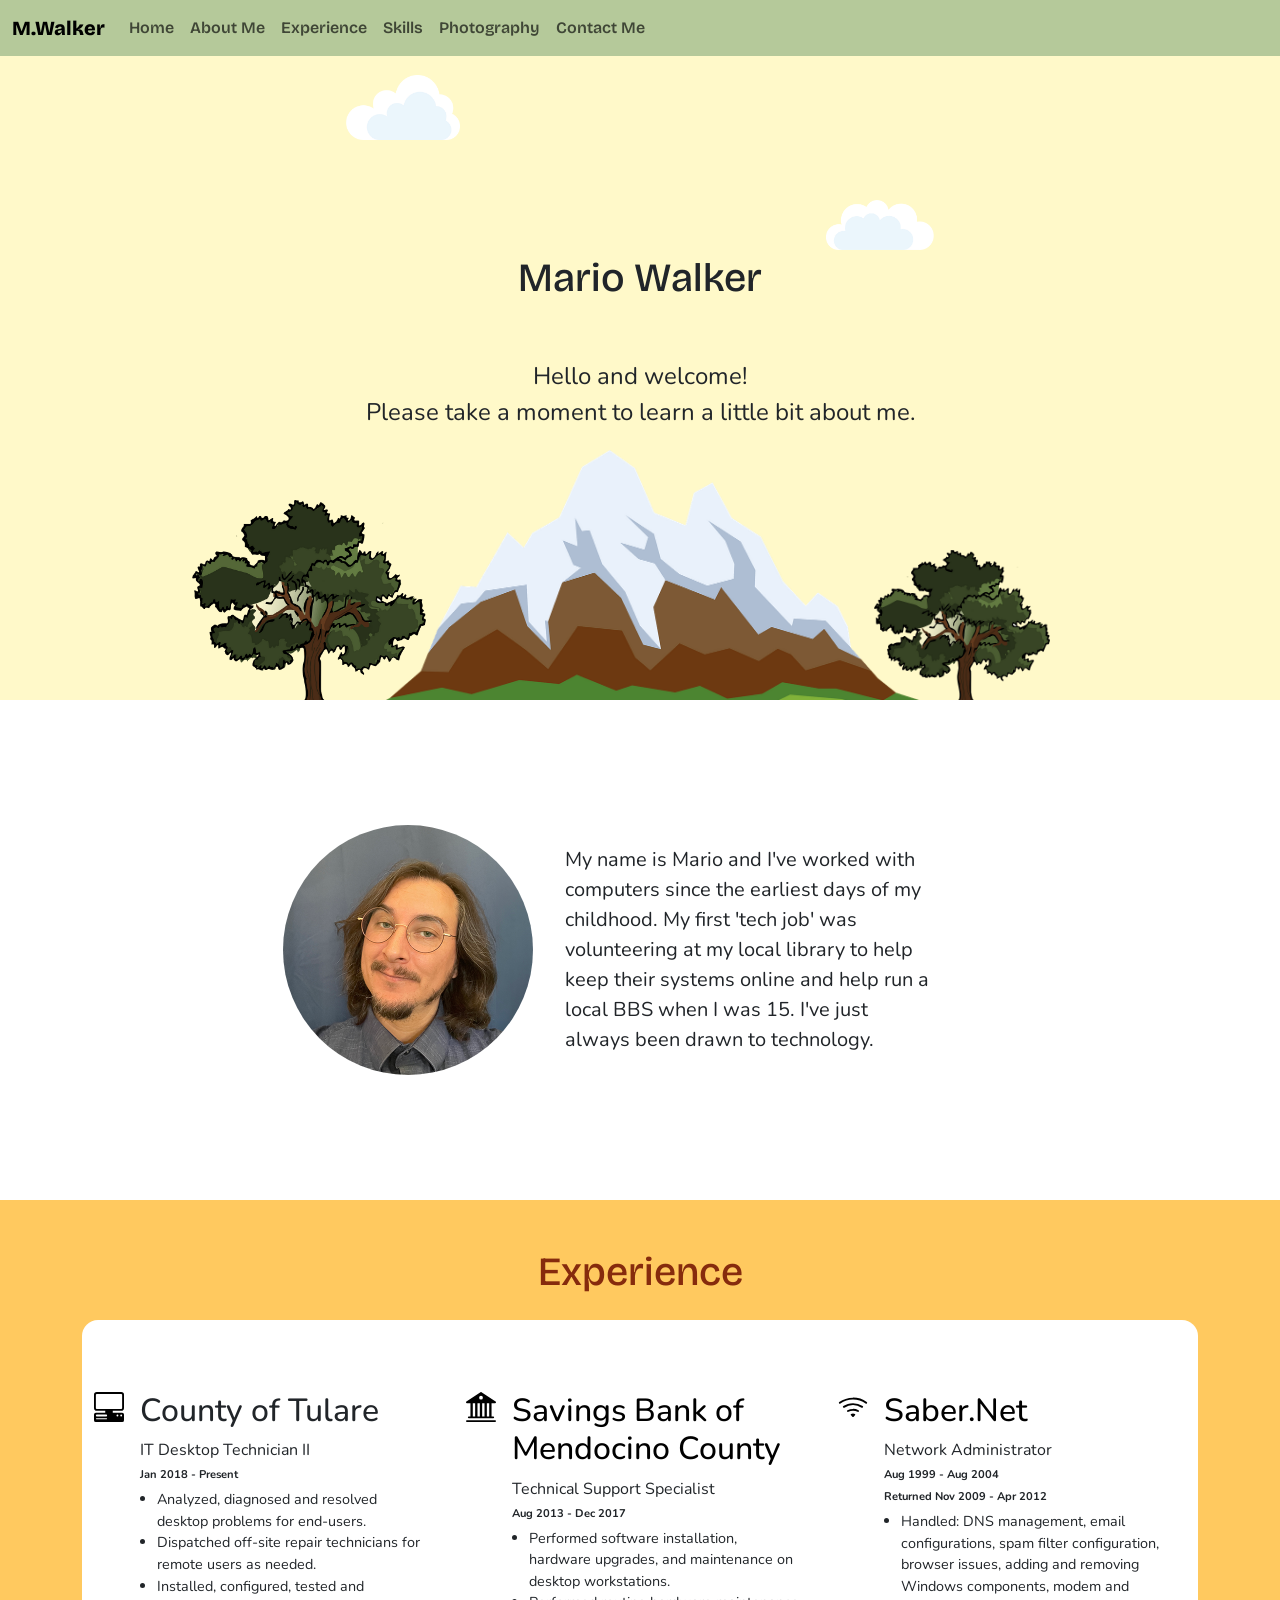
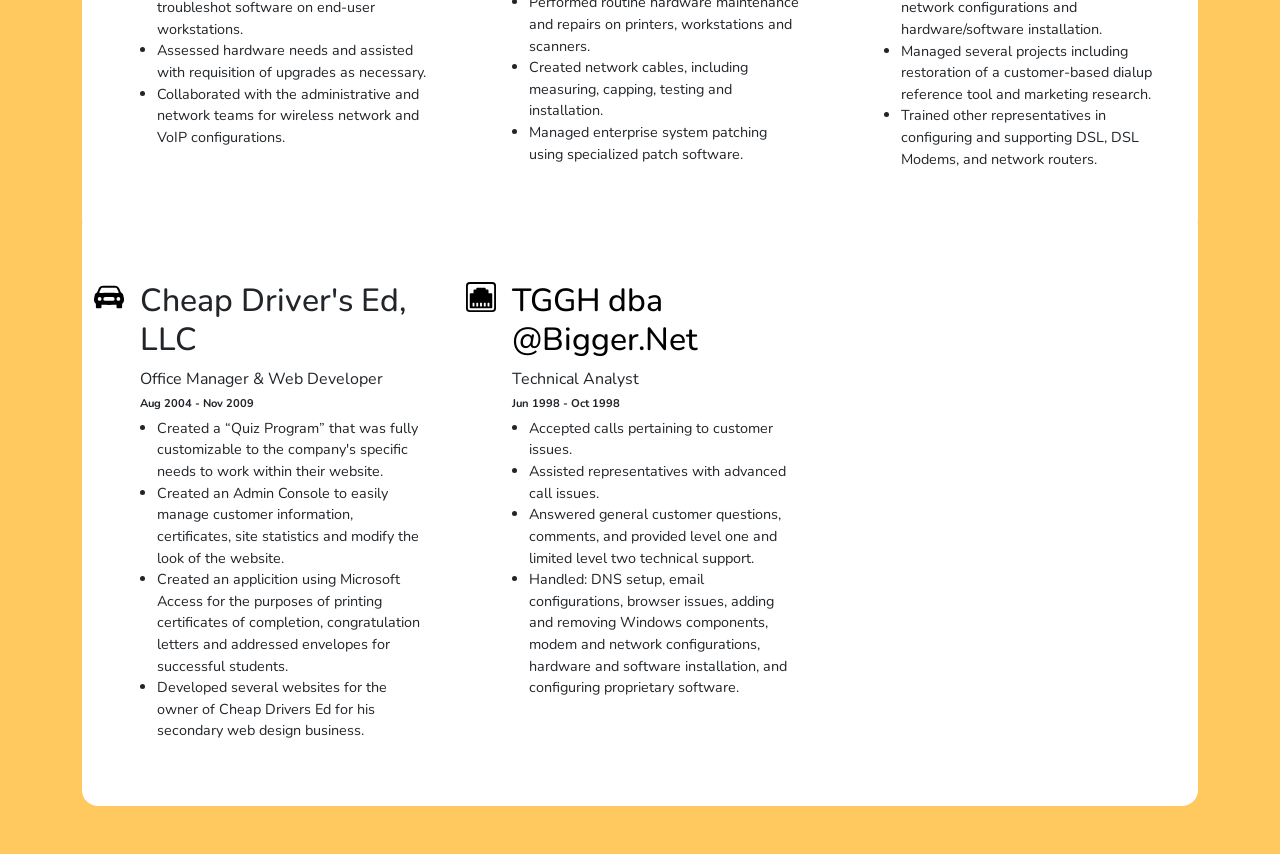
==== index.html @ 14b3f2cf "Add files via upload" ====
<!DOCTYPE html>
<html lang="en">
  <head>
    <meta charset="UTF-8" />
    <meta name="viewport" content="width=device-width, initial-scale=1.0" />
    <title>Mario Walker</title>
    <link rel="preconnect" href="https://fonts.googleapis.com" />
    <link rel="preconnect" href="https://fonts.gstatic.com" crossorigin />
    <link
      href="https://fonts.googleapis.com/css2?family=Bricolage+Grotesque:opsz,wght@10..48,300;10..48,400;10..48,500;10..48,600;10..48,700&family=Nunito:ital,wght@0,400;0,500;0,600;0,700;0,800;1,400;1,500;1,600;1,700;1,800&display=swap"
      rel="stylesheet"
    />
    <link
      href="https://cdn.jsdelivr.net/npm/bootstrap@5.3.1/dist/css/bootstrap.min.css"
      rel="stylesheet"
      integrity="sha384-4bw+/aepP/YC94hEpVNVgiZdgIC5+VKNBQNGCHeKRQN+PtmoHDEXuppvnDJzQIu9"
      crossorigin="anonymous"
    />
    <link rel="stylesheet" href="./style/style.css" />
  </head>
  <body>
    <nav class="navbar navbar-expand-md fixed-top">
      <div class="container-fluid">
        <a class="navbar-brand" href="#">M.Walker</a>
        <button
          class="navbar-toggler"
          type="button"
          data-bs-toggle="collapse"
          data-bs-target="#navbarNavAltMarkup"
          aria-controls="navbarNavAltMarkup"
          aria-expanded="false"
          aria-label="Toggle navigation"
        >
          <span class="navbar-toggler-icon"></span>
        </button>
        <div class="collapse navbar-collapse" id="navbarNavAltMarkup">
          <div class="navbar-nav">
            <a class="nav-link" href="#home">Home</a>
            <a class="nav-link" href="#aboutme">About Me</a>
            <a class="nav-link" href="#experience">Experience</a>
            <a class="nav-link" href="#">Skills</a>
            <a href="https://www.naturewalkerphotography.com" class="nav-link" target="_blank" rel="noreferrer noopener">Photography</a>
            <a class="nav-link" href="#">Contact Me</a>
          </div>
        </div>
      </div>
    </nav>

    <section ID="home">
      <img
        src="./images/oak-tree-clipart-md.png"
        alt="A basic tree"
        class="tree-image tree-image-left"
      />
      <img
        src="./images/oak-tree-clipart-md.png"
        alt="A basic tree"
        class="tree-image tree-image-right"
      />
      <img
        src="./images/snow-covered-tops-clipart-lg.png"
        alt="a large mountain"
        class="mountain-image ms-auto me-auto"
      />
      <img
        src="./images/clouds-sky-clipart-md-left.png"
        alt=""
        class="cloud-image cloud-image-left"
      />
      <img
        src="./images/clouds-sky-clipart-md-right.png"
        alt=""
        class="cloud-image cloud-image-right"
      />
      <div class="container d-flex justify-content-center align-items-center">
        <div class="container">
          <h1 class="primary-font pb-5 z-1">Mario Walker</h1>
          <p class="col-lg-8 mx-auto secondary-font fs-4">
            Hello and welcome!<br />Please take a moment to learn a little bit
            about me.
          </p>
        </div>
      </div>
    </section>

    <section ID="aboutme">
      <div class="container d-flex justify-content-center align-content-center">
        <div class="row">
          <div
            class="col-lg-5 col-md-12 d-flex justify-content-lg-end justify-content-md-center justify-content-sm-center align-items-lg-center align-items-md-end"
          >
            <img
              src="./images/mario.selfie.jpg"
              alt="A picture of me"
              height="250px"
              class="rounded-circle pfp"
            />
          </div>
          <div
            class="col-lg-7 col-md-12 d-flex justify-content-lg-start justify-content-md-center justify-content-sm-center align-items-lg-center align-items-md-start py-2 secondary-font fs-5"
          >
            <p class="px-2 m-0 text-lg-start text-md-center aboutme-text">
              My name is Mario and I've worked with computers since the earliest days of my childhood. My first 'tech job' was volunteering at my local library to help keep their systems online and help run a local BBS when I was 15. I've just always been drawn to technology.
            </p>
          </div>
        </div>
      </div>
    </section>

    <section ID="experience">
      <div class="container px-4 py-5" id="hanging-icons">
        <h1 class="mb-5 primary-font deep-red text-center">Experience</h1>
        <div class="row g-4 py-5 row-cols-1 row-cols-lg-3 work-history rounded-4">
          <div class="col d-flex align-items-start">
            <div class="icon-square text-body-emphasis d-inline-flex align-items-center justify-content-center fs-4 flex-shrink-0 me-3">
              <svg
                xmlns="http://www.w3.org/2000/svg"
                width="30"
                height="30"
                fill="currentColor"
                class="bi bi-pc-display-horizontal"
                viewBox="0 0 16 16"
              >
                <path
                  d="M1.5 0A1.5 1.5 0 0 0 0 1.5v7A1.5 1.5 0 0 0 1.5 10H6v1H1a1 1 0 0 0-1 1v3a1 1 0 0 0 1 1h14a1 1 0 0 0 1-1v-3a1 1 0 0 0-1-1h-5v-1h4.5A1.5 1.5 0 0 0 16 8.5v-7A1.5 1.5 0 0 0 14.5 0h-13Zm0 1h13a.5.5 0 0 1 .5.5v7a.5.5 0 0 1-.5.5h-13a.5.5 0 0 1-.5-.5v-7a.5.5 0 0 1 .5-.5ZM12 12.5a.5.5 0 1 1 1 0 .5.5 0 0 1-1 0Zm2 0a.5.5 0 1 1 1 0 .5.5 0 0 1-1 0ZM1.5 12h5a.5.5 0 0 1 0 1h-5a.5.5 0 0 1 0-1ZM1 14.25a.25.25 0 0 1 .25-.25h5.5a.25.25 0 1 1 0 .5h-5.5a.25.25 0 0 1-.25-.25Z"
                />
              </svg>
            </div>
            <div>
              <h3 class="fs-2">County of Tulare</h3>
              <p class="worktitle">IT Desktop Technician II</p>
              <p class="workdates">Jan 2018 - Present</p>
             <ul class="workdetails">
              <li>Analyzed, diagnosed and resolved desktop problems for end-users.</li>
              <li>Dispatched off-site repair technicians for remote users as needed.</li>
              <li>Installed, configured, tested and troubleshot software on end-user workstations.</li>
              <li>Assessed hardware needs and assisted with requisition of upgrades as necessary.</li>
              <li>Collaborated with the administrative and network teams for wireless network and VoIP configurations.</li>
            </ul>
            </div>
          </div>
          <div class="col d-flex align-items-start">
            <div
              class="icon-square text-body-emphasis d-inline-flex align-items-center justify-content-center fs-4 flex-shrink-0 me-3"
            >
            <svg xmlns="http://www.w3.org/2000/svg" width="30" height="30" fill="currentColor" class="bi bi-bank2" viewBox="0 0 16 16">
              <path d="M8.277.084a.5.5 0 0 0-.554 0l-7.5 5A.5.5 0 0 0 .5 6h1.875v7H1.5a.5.5 0 0 0 0 1h13a.5.5 0 1 0 0-1h-.875V6H15.5a.5.5 0 0 0 .277-.916l-7.5-5zM12.375 6v7h-1.25V6h1.25zm-2.5 0v7h-1.25V6h1.25zm-2.5 0v7h-1.25V6h1.25zm-2.5 0v7h-1.25V6h1.25zM8 4a1 1 0 1 1 0-2 1 1 0 0 1 0 2zM.5 15a.5.5 0 0 0 0 1h15a.5.5 0 1 0 0-1H.5z"/>
            </svg>
                <use xlink:href="#cpu-fill"></use>
              </svg>
            </div>
            <div>
              <h3 class="fs-2 text-body-emphasis">Savings Bank of Mendocino County</h3>
              <p class="worktitle">Technical Support Specialist</p>
              <p class="workdates">Aug 2013 - Dec 2017</p>
              <ul class="workdetails">
                <li>Performed software installation, hardware upgrades, and maintenance on desktop workstations.</li>
                <li>Performed routine hardware maintenance and repairs on printers, workstations and scanners.</li>
                <li>Created network cables, including measuring, capping, testing and installation.</li>
                <li>Managed enterprise system patching using specialized patch software.</li>
              </ul>
            </div>
          </div>
          <div class="col d-flex align-items-start">
            <div
              class="icon-square text-body-emphasis d-inline-flex align-items-center justify-content-center fs-4 flex-shrink-0 me-3"
            >
            <svg xmlns="http://www.w3.org/2000/svg" width="30" height="30" fill="currentColor" class="bi bi-wifi" viewBox="0 0 16 16">
              <path d="M15.384 6.115a.485.485 0 0 0-.047-.736A12.444 12.444 0 0 0 8 3C5.259 3 2.723 3.882.663 5.379a.485.485 0 0 0-.048.736.518.518 0 0 0 .668.05A11.448 11.448 0 0 1 8 4c2.507 0 4.827.802 6.716 2.164.205.148.49.13.668-.049z"/>
              <path d="M13.229 8.271a.482.482 0 0 0-.063-.745A9.455 9.455 0 0 0 8 6c-1.905 0-3.68.56-5.166 1.526a.48.48 0 0 0-.063.745.525.525 0 0 0 .652.065A8.46 8.46 0 0 1 8 7a8.46 8.46 0 0 1 4.576 1.336c.206.132.48.108.653-.065zm-2.183 2.183c.226-.226.185-.605-.1-.75A6.473 6.473 0 0 0 8 9c-1.06 0-2.062.254-2.946.704-.285.145-.326.524-.1.75l.015.015c.16.16.407.19.611.09A5.478 5.478 0 0 1 8 10c.868 0 1.69.201 2.42.56.203.1.45.07.61-.091l.016-.015zM9.06 12.44c.196-.196.198-.52-.04-.66A1.99 1.99 0 0 0 8 11.5a1.99 1.99 0 0 0-1.02.28c-.238.14-.236.464-.04.66l.706.706a.5.5 0 0 0 .707 0l.707-.707z"/>
            </svg>
            </div>
            <div>
              <h3 class="fs-2 text-body-emphasis">Saber.Net</h3>
              <p class="worktitle">Network Administrator</p>
              <p class="workdates">Aug 1999 - Aug 2004</p>
              <p class="workdates">Returned Nov 2009 - Apr 2012</p>
              <ul class="workdetails">
                <li>Handled: DNS management, email configurations, spam filter configuration, browser issues, adding and removing Windows components, modem and network configurations and hardware/software installation.</li>
                <li>Managed several projects including restoration of a customer-based dialup reference tool and marketing research.</li>
                <li>Trained other representatives in configuring and supporting DSL, DSL Modems, and network routers.</li>
              </ul>
            </div>
          </div>
        </div>

        <div class="row g-4 py-5 row-cols-1 row-cols-lg-3 work-history rounded-4">
          <div class="col d-flex align-items-start">
            <div class="icon-square text-body-emphasis d-inline-flex align-items-center justify-content-center fs-4 flex-shrink-0 me-3">
              <svg xmlns="http://www.w3.org/2000/svg" width="30" height="30" fill="currentColor" class="bi bi-car-front-fill" viewBox="0 0 16 16">
                <path d="M2.52 3.515A2.5 2.5 0 0 1 4.82 2h6.362c1 0 1.904.596 2.298 1.515l.792 1.848c.075.175.21.319.38.404.5.25.855.715.965 1.262l.335 1.679c.033.161.049.325.049.49v.413c0 .814-.39 1.543-1 1.997V13.5a.5.5 0 0 1-.5.5h-2a.5.5 0 0 1-.5-.5v-1.338c-1.292.048-2.745.088-4 .088s-2.708-.04-4-.088V13.5a.5.5 0 0 1-.5.5h-2a.5.5 0 0 1-.5-.5v-1.892c-.61-.454-1-1.183-1-1.997v-.413a2.5 2.5 0 0 1 .049-.49l.335-1.68c.11-.546.465-1.012.964-1.261a.807.807 0 0 0 .381-.404l.792-1.848ZM3 10a1 1 0 1 0 0-2 1 1 0 0 0 0 2Zm10 0a1 1 0 1 0 0-2 1 1 0 0 0 0 2ZM6 8a1 1 0 0 0 0 2h4a1 1 0 1 0 0-2H6ZM2.906 5.189a.51.51 0 0 0 .497.731c.91-.073 3.35-.17 4.597-.17 1.247 0 3.688.097 4.597.17a.51.51 0 0 0 .497-.731l-.956-1.913A.5.5 0 0 0 11.691 3H4.309a.5.5 0 0 0-.447.276L2.906 5.19Z"/>
              </svg>
            </div>
            <div>
              <h3 class="fs-2">Cheap Driver's Ed, LLC</h3>
              <p class="worktitle">Office Manager & Web Developer</p>
              <p class="workdates">Aug 2004 - Nov 2009</p>
             <ul class="workdetails">
              <li>Created a “Quiz Program” that was fully customizable to the company's specific needs to work within their website.</li>
              <li>Created an Admin Console to easily manage customer information, certificates, site statistics and modify the look of the website.</li>
              <li>Created an applicition using Microsoft Access for the purposes of printing certificates of completion, congratulation letters and addressed envelopes for successful students.</li>
              <li>Developed several websites for the owner of Cheap Drivers Ed for his secondary web design business.</li>
            </ul>
            </div>
          </div>
          <div class="col d-flex align-items-start">
            <div
              class="icon-square text-body-emphasis d-inline-flex align-items-center justify-content-center fs-4 flex-shrink-0 me-3"
            >
            <svg xmlns="http://www.w3.org/2000/svg" width="30" height="30" fill="currentColor" class="bi bi-ethernet" viewBox="0 0 16 16">
              <path d="M14 13.5v-7a.5.5 0 0 0-.5-.5H12V4.5a.5.5 0 0 0-.5-.5h-1v-.5A.5.5 0 0 0 10 3H6a.5.5 0 0 0-.5.5V4h-1a.5.5 0 0 0-.5.5V6H2.5a.5.5 0 0 0-.5.5v7a.5.5 0 0 0 .5.5h11a.5.5 0 0 0 .5-.5ZM3.75 11h.5a.25.25 0 0 1 .25.25v1.5a.25.25 0 0 1-.25.25h-.5a.25.25 0 0 1-.25-.25v-1.5a.25.25 0 0 1 .25-.25Zm2 0h.5a.25.25 0 0 1 .25.25v1.5a.25.25 0 0 1-.25.25h-.5a.25.25 0 0 1-.25-.25v-1.5a.25.25 0 0 1 .25-.25Zm1.75.25a.25.25 0 0 1 .25-.25h.5a.25.25 0 0 1 .25.25v1.5a.25.25 0 0 1-.25.25h-.5a.25.25 0 0 1-.25-.25v-1.5ZM9.75 11h.5a.25.25 0 0 1 .25.25v1.5a.25.25 0 0 1-.25.25h-.5a.25.25 0 0 1-.25-.25v-1.5a.25.25 0 0 1 .25-.25Zm1.75.25a.25.25 0 0 1 .25-.25h.5a.25.25 0 0 1 .25.25v1.5a.25.25 0 0 1-.25.25h-.5a.25.25 0 0 1-.25-.25v-1.5Z"/>
              <path d="M2 0a2 2 0 0 0-2 2v12a2 2 0 0 0 2 2h12a2 2 0 0 0 2-2V2a2 2 0 0 0-2-2H2ZM1 2a1 1 0 0 1 1-1h12a1 1 0 0 1 1 1v12a1 1 0 0 1-1 1H2a1 1 0 0 1-1-1V2Z"/>
            </svg>
                <use xlink:href="#cpu-fill"></use>
              </svg>
            </div>
            <div>
              <h3 class="fs-2 text-body-emphasis">TGGH dba @Bigger.Net</h3>
              <p class="worktitle">Technical Analyst</p>
              <p class="workdates">Jun 1998 - Oct 1998</p>
              <ul class="workdetails">
                <li>Accepted calls pertaining to customer issues.</li>
                <li>Assisted representatives with advanced call issues.</li>
                <li>Answered general customer questions, comments, and provided level one and limited level two technical support.</li>
                <li>Handled: DNS setup, email configurations, browser issues, adding and removing Windows components, modem and network configurations, hardware and software installation, and configuring proprietary software.</li>
              </ul>
            </div>
          </div>
        </div>
      </div>
    </section>
    <script
      src="https://cdn.jsdelivr.net/npm/bootstrap@5.3.1/dist/js/bootstrap.bundle.min.js"
      integrity="sha384-HwwvtgBNo3bZJJLYd8oVXjrBZt8cqVSpeBNS5n7C8IVInixGAoxmnlMuBnhbgrkm"
      crossorigin="anonymous"
    ></script>
  </body>
</html>
---- style/style.css ----
body {
    font-family: 'Nunito', sans-serif;
}

nav {
    background-color: #B5c99a;
    font-family: 'Bricolage Grotesque', sans-serif;
}

li {
    position: relative;
    left: -15px;
}

.primary-font {
    font-family: 'Bricolage Grotesque', sans-serif;
}

.secondary-font {
    font-family: 'Nunito', sans-serif;
}

.deep-red {
    color:#862B0D;
}

.navbar-brand {
    font-weight: 800;
}

.nav-link {
    font-weight: 600;
}

#home,#skills,#contact {
    height: 700px;
}

#home {
    background-color: #FFF9C9;
    text-align: center;
    position: relative;
    width: 100%;
}

#home > div {
    height: 100%;
}

#aboutme {
    height: 500px;
    width: 100%;
}

#aboutme > div {
    height: 100%;
}

.aboutme-text {
    width: 60%;
}

#experience {
    background-color: #FFC95F;
}

.work-history {
    background-color: white;
}

.worktitle {
    margin-top: 5px;
    margin-bottom: 5px;
}

.workdates {
    font-weight: bold;
    font-size: 0.7rem;
    margin: 0 0 5px 0;
}

.workdetails {
    font-size: 0.9rem;
}

.tree-image {
    position: absolute;
    z-index: 2;
}

.cloud-image {
    position: absolute;
}

.cloud-image-left {
    height: 65px;
    top: 75px;
    left: 27%;
}

.cloud-image-right {
    height: 50px;
    top: 200px;
    right: 27%;
    z-index: 0;    
}

.mountain-image {
    height: 250px;
    position: absolute;
    bottom: 0;
    left: 0;
    right: 0;
}

.tree-image-left {
    height: 200px;
    bottom: 0px;
    left: 15%;
}

.tree-image-right {
    height: 150px;
    bottom: 0px;
    right: 18%;
}

@media (max-width:1024px) {
 .aboutme-text {
    width: 100%;
 }
 .pfp {
    height: 200px;
 }
}
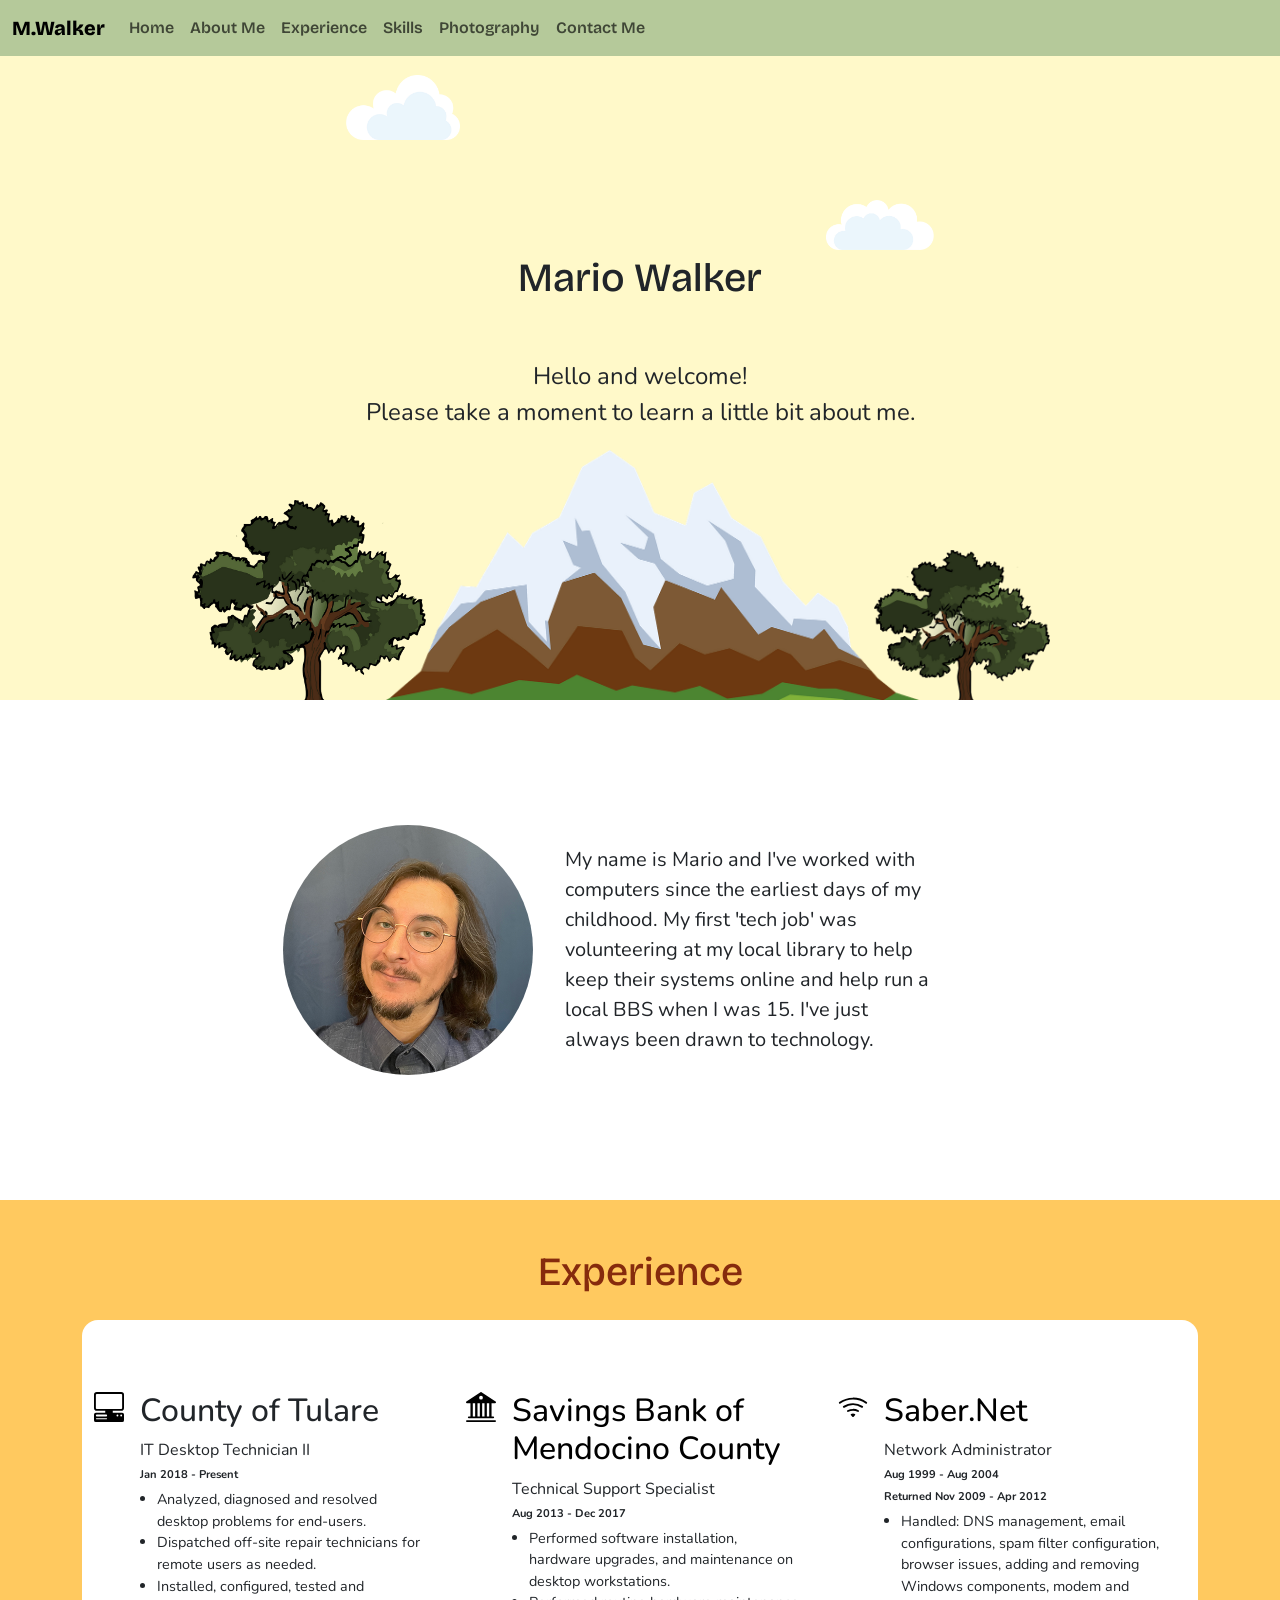
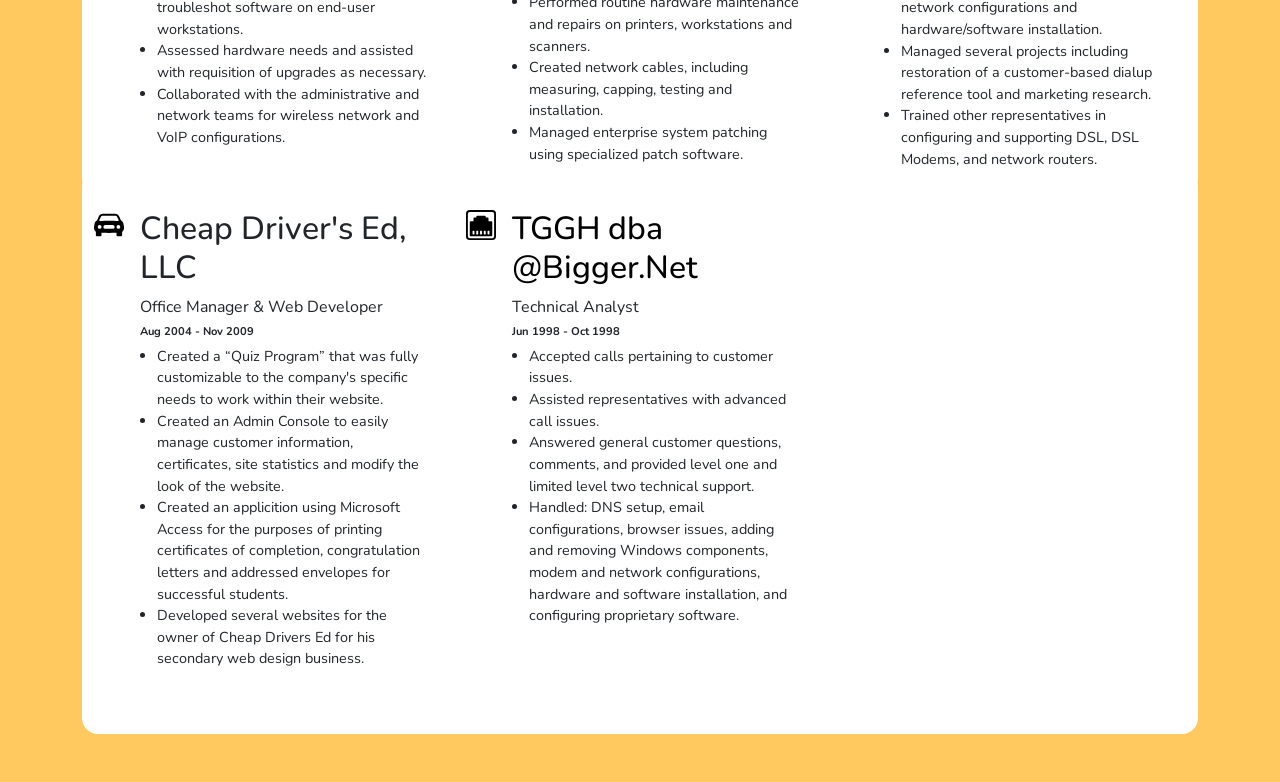
==== commit 2d6773c1: "Add files via upload Additional changes to correct issues" ====
--- a/index.html
+++ b/index.html
@@ -87,8 +87,14 @@
       <div class="container d-flex justify-content-center align-content-center">
         <div class="row">
           <div
-            class="col-lg-5 col-md-12 d-flex justify-content-lg-end justify-content-md-center justify-content-sm-center align-items-lg-center align-items-md-end"
-          >
+            class="
+            col-lg-5
+            col-md-12
+            d-flex
+            justify-content-lg-end
+            justify-content-center
+            align-items-lg-center
+            align-items-end">
             <img
               src="./images/mario.selfie.jpg"
               alt="A picture of me"
@@ -99,7 +105,7 @@
           <div
             class="col-lg-7 col-md-12 d-flex justify-content-lg-start justify-content-md-center justify-content-sm-center align-items-lg-center align-items-md-start py-2 secondary-font fs-5"
           >
-            <p class="px-2 m-0 text-lg-start text-md-center aboutme-text">
+            <p class="px-2 m-0 text-lg-start text-center aboutme-text">
               My name is Mario and I've worked with computers since the earliest days of my childhood. My first 'tech job' was volunteering at my local library to help keep their systems online and help run a local BBS when I was 15. I've just always been drawn to technology.
             </p>
           </div>
@@ -110,7 +116,7 @@
     <section ID="experience">
       <div class="container px-4 py-5" id="hanging-icons">
         <h1 class="mb-5 primary-font deep-red text-center">Experience</h1>
-        <div class="row g-4 py-5 row-cols-1 row-cols-lg-3 work-history rounded-4">
+        <div class="row g-4 pt-5 pb-2 row-cols-1 row-cols-lg-3 work-history rounded-4">
           <div class="col d-flex align-items-start">
             <div class="icon-square text-body-emphasis d-inline-flex align-items-center justify-content-center fs-4 flex-shrink-0 me-3">
               <svg
@@ -184,7 +190,7 @@
           </div>
         </div>
 
-        <div class="row g-4 py-5 row-cols-1 row-cols-lg-3 work-history rounded-4">
+        <div class="row g-4 pb-5 pt-3 row-cols-1 row-cols-lg-3 work-history rounded-4">
           <div class="col d-flex align-items-start">
             <div class="icon-square text-body-emphasis d-inline-flex align-items-center justify-content-center fs-4 flex-shrink-0 me-3">
               <svg xmlns="http://www.w3.org/2000/svg" width="30" height="30" fill="currentColor" class="bi bi-car-front-fill" viewBox="0 0 16 16">
--- a/style/style.css
+++ b/style/style.css
@@ -132,4 +132,26 @@
  .pfp {
     height: 200px;
  }
+ .cloud-image-left {
+    top: 175px;
+    left: 18%;
+}
+
+.cloud-image-right {
+    top: 280px;
+    right: 18%;
+    z-index: 0;    
+}
+}
+
+@media (max-width:800px) {
+    .tree-image-left {
+        left: -100px;
+    }
+    .tree-image-right {
+        right: -80px;
+    }
+    .mountain-image {
+        left: -50px;
+    }
 }
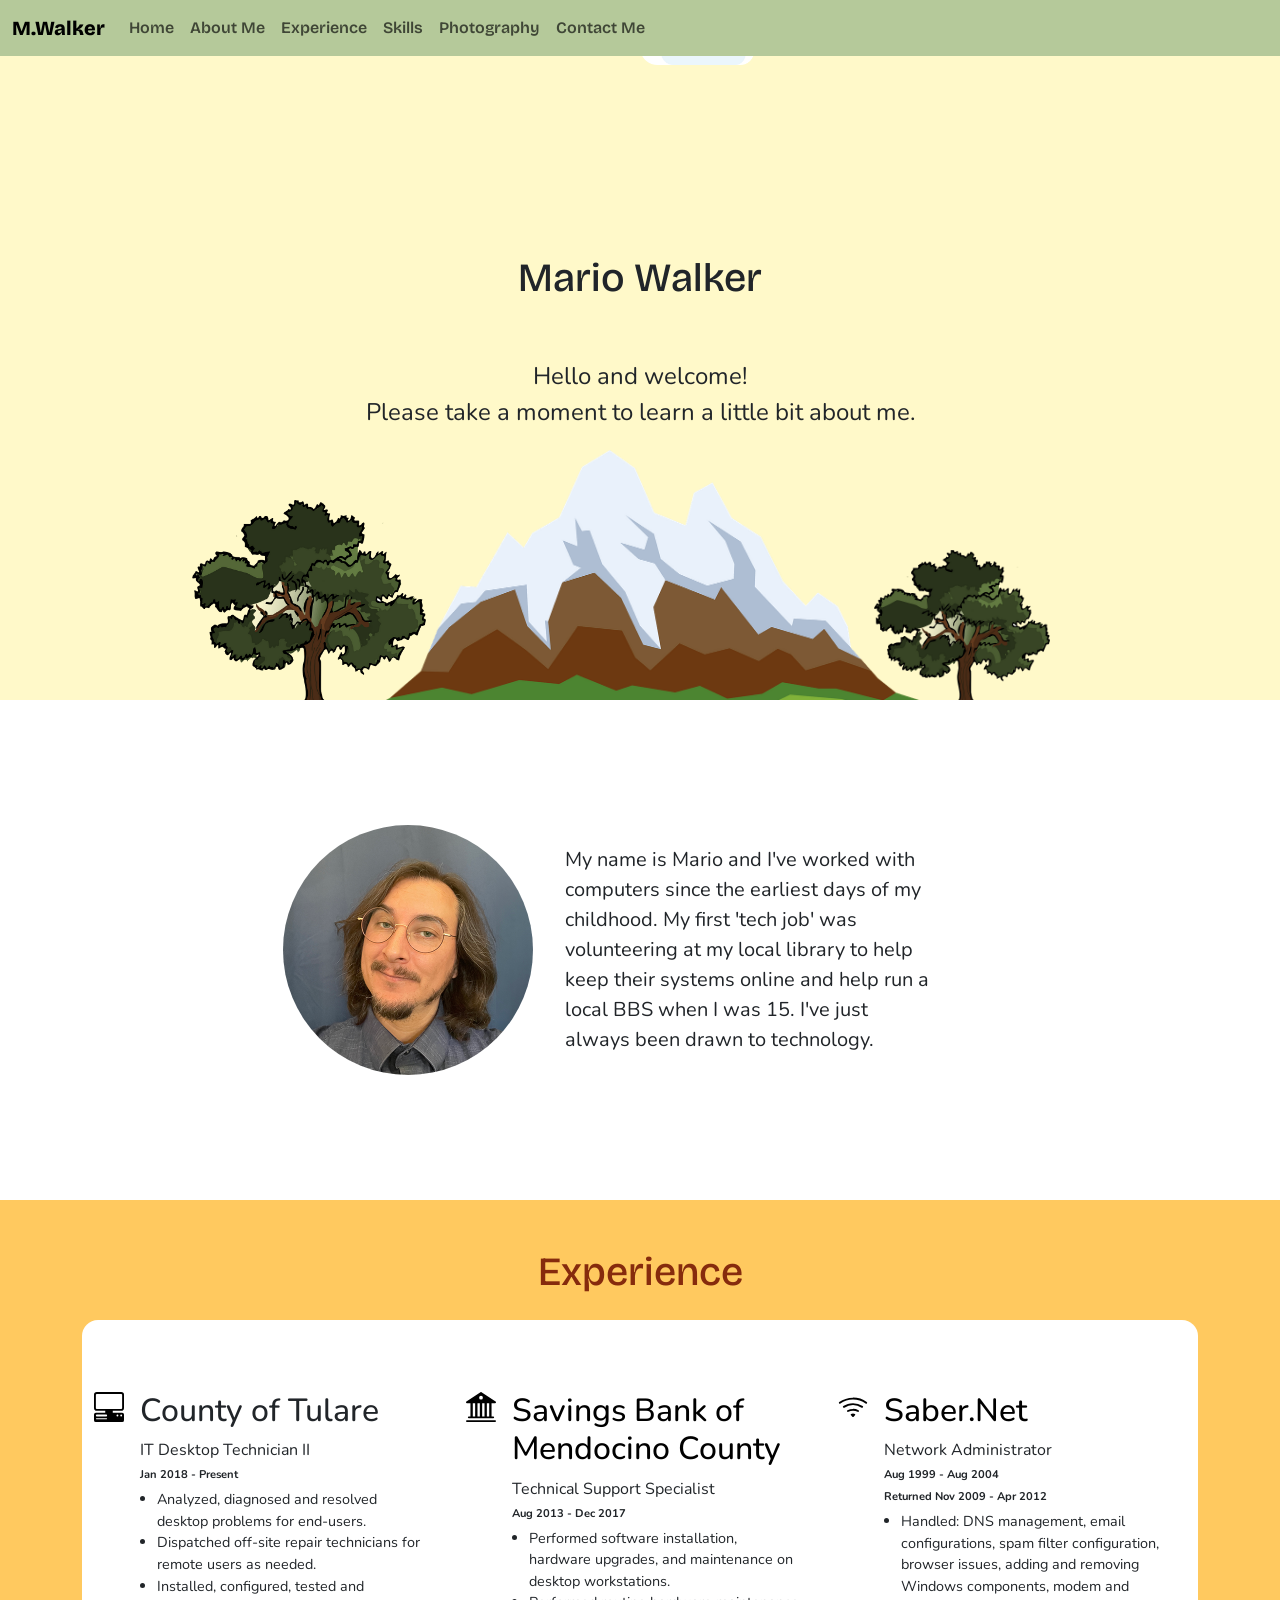
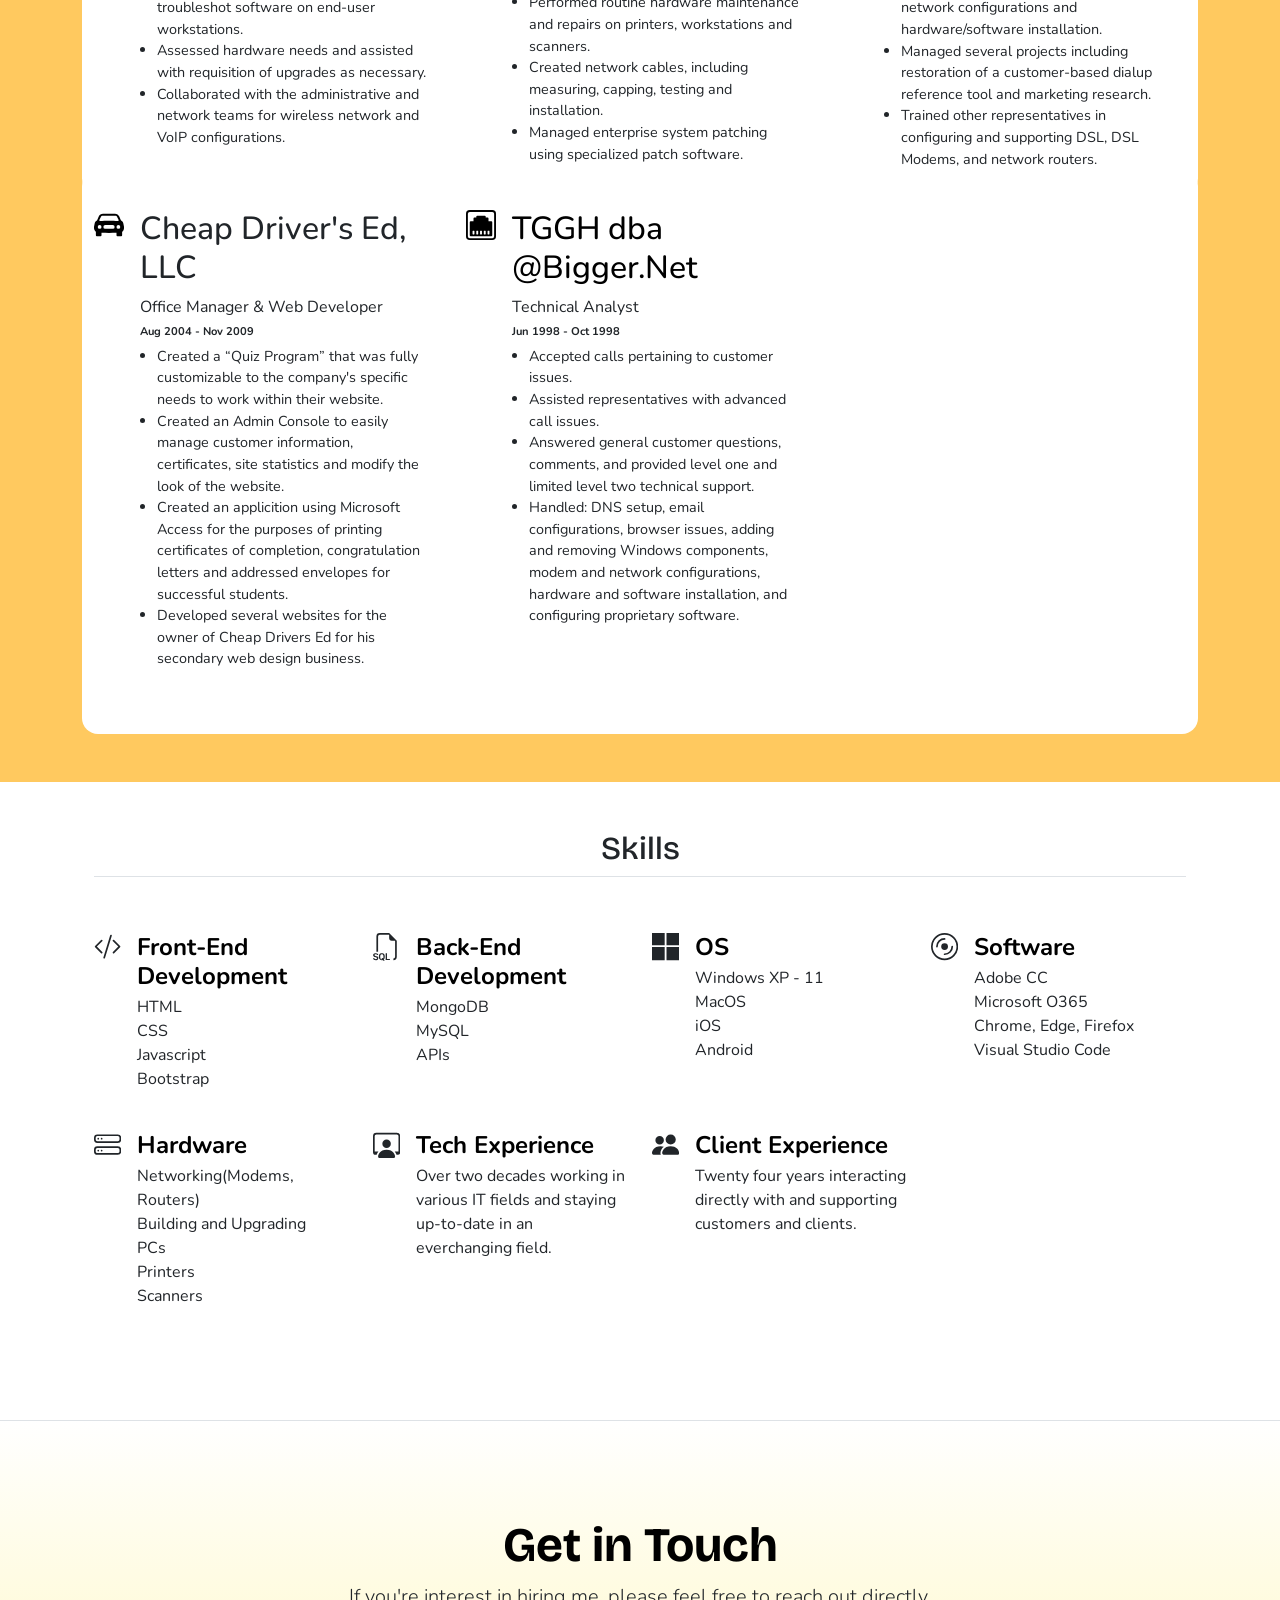
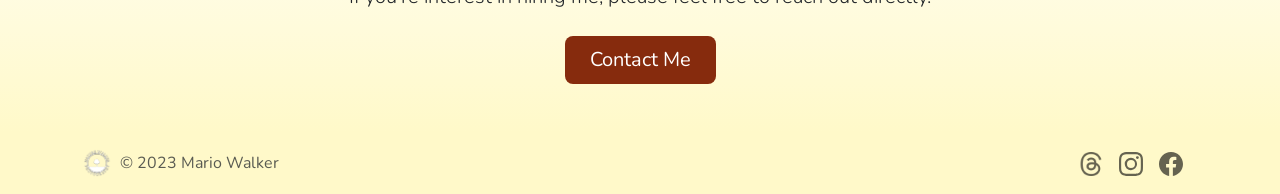
==== commit 1930cc47: "Add files via upload 08/25/2023 @ 10:31 PM  Added cloud animation" ====
--- a/index.html
+++ b/index.html
@@ -38,9 +38,9 @@
             <a class="nav-link" href="#home">Home</a>
             <a class="nav-link" href="#aboutme">About Me</a>
             <a class="nav-link" href="#experience">Experience</a>
-            <a class="nav-link" href="#">Skills</a>
+            <a class="nav-link" href="#skills">Skills</a>
             <a href="https://www.naturewalkerphotography.com" class="nav-link" target="_blank" rel="noreferrer noopener">Photography</a>
-            <a class="nav-link" href="#">Contact Me</a>
+            <a class="nav-link" href="#contact">Contact Me</a>
           </div>
         </div>
       </div>
@@ -74,7 +74,7 @@
       />
       <div class="container d-flex justify-content-center align-items-center">
         <div class="container">
-          <h1 class="primary-font pb-5 z-1">Mario Walker</h1>
+          <h1 class="primary-font pb-5 z-2">Mario Walker</h1>
           <p class="col-lg-8 mx-auto secondary-font fs-4">
             Hello and welcome!<br />Please take a moment to learn a little bit
             about me.
@@ -235,6 +235,139 @@
         </div>
       </div>
     </section>
+
+    <section ID="skills">
+
+      <div class="container px-4 py-5" id="icon-grid">
+        <h2 class="pb-2 border-bottom primary-font text-center">Skills</h2>
+    
+        <div class="row row-cols-1 row-cols-sm-2 row-cols-md-3 row-cols-lg-4 g-4 py-5">
+          <div class="col d-flex align-items-start">
+            <svg xmlns="http://www.w3.org/2000/svg" height="1.7rem" fill="currentColor" class="bi bi-code-slash flex-shrink-0 me-3" viewBox="0 0 16 16">
+              <path d="M10.478 1.647a.5.5 0 1 0-.956-.294l-4 13a.5.5 0 0 0 .956.294l4-13zM4.854 4.146a.5.5 0 0 1 0 .708L1.707 8l3.147 3.146a.5.5 0 0 1-.708.708l-3.5-3.5a.5.5 0 0 1 0-.708l3.5-3.5a.5.5 0 0 1 .708 0zm6.292 0a.5.5 0 0 0 0 .708L14.293 8l-3.147 3.146a.5.5 0 0 0 .708.708l3.5-3.5a.5.5 0 0 0 0-.708l-3.5-3.5a.5.5 0 0 0-.708 0z"/>
+            </svg>
+            <div>
+              <h3 class="fw-bold mb-1 fs-4 text-body-emphasis">Front-End Development</h3>
+              <ul>
+                <li>HTML</li>
+                <li>CSS</li>
+                <li>Javascript</li>
+                <li>Bootstrap</li>
+              </ul>
+            </div>
+          </div>
+          <div class="col d-flex align-items-start">
+            <svg xmlns="http://www.w3.org/2000/svg" height="1.7rem" fill="currentColor" class="bi bi-filetype-sql flex-shrink-0 me-3" viewBox="0 0 16 16">
+              <path fill-rule="evenodd" d="M14 4.5V14a2 2 0 0 1-2 2v-1a1 1 0 0 0 1-1V4.5h-2A1.5 1.5 0 0 1 9.5 3V1H4a1 1 0 0 0-1 1v9H2V2a2 2 0 0 1 2-2h5.5L14 4.5ZM0 14.841a1.129 1.129 0 0 0 .401.823c.13.108.288.192.478.252s.411.091.665.091c.338 0 .624-.053.858-.158.237-.106.416-.252.54-.44a1.17 1.17 0 0 0 .187-.656c0-.224-.045-.41-.135-.56a1 1 0 0 0-.375-.357 2.027 2.027 0 0 0-.565-.21l-.621-.144a.97.97 0 0 1-.405-.176.369.369 0 0 1-.143-.299c0-.156.061-.284.184-.384.125-.101.296-.152.513-.152.143 0 .266.022.37.068a.624.624 0 0 1 .245.181.56.56 0 0 1 .12.258h.75a1.092 1.092 0 0 0-.199-.566 1.21 1.21 0 0 0-.5-.41 1.813 1.813 0 0 0-.78-.152c-.293 0-.552.05-.776.15-.225.099-.4.24-.528.421-.127.182-.19.395-.19.639 0 .201.04.376.123.524.082.149.199.27.351.367.153.095.332.167.54.213l.618.144c.207.049.36.113.462.193a.387.387 0 0 1 .153.325c0 .11-.029.207-.085.29A.558.558 0 0 1 2 15.31c-.111.047-.249.07-.413.07-.117 0-.224-.013-.32-.04a.835.835 0 0 1-.248-.115.579.579 0 0 1-.255-.384H0Zm6.878 1.489-.507-.739c.176-.162.31-.362.401-.6.092-.239.138-.507.138-.806v-.501c0-.371-.07-.693-.208-.967a1.495 1.495 0 0 0-.589-.636c-.256-.15-.561-.225-.917-.225-.351 0-.656.075-.914.225-.256.149-.453.36-.592.636a2.138 2.138 0 0 0-.205.967v.5c0 .37.069.691.205.965.139.273.336.485.592.636a1.8 1.8 0 0 0 .914.222 1.8 1.8 0 0 0 .6-.1l.294.422h.788ZM4.262 14.2v-.522c0-.246.038-.456.114-.63a.91.91 0 0 1 .325-.398.885.885 0 0 1 .495-.138c.192 0 .357.046.495.138a.88.88 0 0 1 .325.398c.077.174.115.384.115.63v.522c0 .164-.018.312-.053.445-.035.13-.087.244-.155.34l-.106-.14-.105-.147h-.733l.451.65a.638.638 0 0 1-.251.047.872.872 0 0 1-.487-.147.916.916 0 0 1-.32-.404 1.67 1.67 0 0 1-.11-.644Zm3.986 1.057h1.696v.674H7.457v-3.999h.79v3.325Z"/>
+            </svg>
+            <div>
+              <h3 class="fw-bold mb-1 fs-4 text-body-emphasis">Back-End Development</h3>
+              <ul class="list-unstyled">
+                <li>MongoDB</li>
+                <li>MySQL</li>
+                <li>APIs</li>
+              </ul>
+            </div>
+          </div>
+          <div class="col d-flex align-items-start">
+            <svg xmlns="http://www.w3.org/2000/svg" height="1.7rem" fill="currentColor" class="bi bi-microsoft flex-shrink-0 me-3" viewBox="0 0 16 16">
+              <path d="M7.462 0H0v7.19h7.462V0zM16 0H8.538v7.19H16V0zM7.462 8.211H0V16h7.462V8.211zm8.538 0H8.538V16H16V8.211z"/>
+            </svg>
+            <div>
+              <h3 class="fw-bold mb-1 fs-4 text-body-emphasis">OS</h3>
+              <ul>
+                <li>Windows XP - 11</li>
+                <li>MacOS</li>
+                <li>iOS</li>
+                <li>Android</li>
+              </ul>
+            </div>
+          </div>
+          <div class="col d-flex align-items-start">
+            <svg xmlns="http://www.w3.org/2000/svg" height="1.7rem" fill="currentColor" class="bi bi-disc flex-shrink-0 me-3" viewBox="0 0 16 16">
+              <path d="M8 15A7 7 0 1 1 8 1a7 7 0 0 1 0 14zm0 1A8 8 0 1 0 8 0a8 8 0 0 0 0 16z"/>
+              <path d="M10 8a2 2 0 1 1-4 0 2 2 0 0 1 4 0zM8 4a4 4 0 0 0-4 4 .5.5 0 0 1-1 0 5 5 0 0 1 5-5 .5.5 0 0 1 0 1zm4.5 3.5a.5.5 0 0 1 .5.5 5 5 0 0 1-5 5 .5.5 0 0 1 0-1 4 4 0 0 0 4-4 .5.5 0 0 1 .5-.5z"/>
+            </svg>
+            <div>
+              <h3 class="fw-bold mb-1 fs-4 text-body-emphasis">Software</h3>
+              <ul>
+                <li>Adobe CC</li>
+                <li>Microsoft O365</li>
+                <li>Chrome, Edge, Firefox</li>
+                <li>Visual Studio Code</li>
+              </ul>
+            </div>
+          </div>
+          <div class="col d-flex align-items-start">
+            <svg xmlns="http://www.w3.org/2000/svg" height="1.7rem" fill="currentColor" class="bi bi-hdd-stack flex-shrink-0 me-3" viewBox="0 0 16 16">
+              <path d="M14 10a1 1 0 0 1 1 1v1a1 1 0 0 1-1 1H2a1 1 0 0 1-1-1v-1a1 1 0 0 1 1-1h12zM2 9a2 2 0 0 0-2 2v1a2 2 0 0 0 2 2h12a2 2 0 0 0 2-2v-1a2 2 0 0 0-2-2H2z"/>
+              <path d="M5 11.5a.5.5 0 1 1-1 0 .5.5 0 0 1 1 0zm-2 0a.5.5 0 1 1-1 0 .5.5 0 0 1 1 0zM14 3a1 1 0 0 1 1 1v1a1 1 0 0 1-1 1H2a1 1 0 0 1-1-1V4a1 1 0 0 1 1-1h12zM2 2a2 2 0 0 0-2 2v1a2 2 0 0 0 2 2h12a2 2 0 0 0 2-2V4a2 2 0 0 0-2-2H2z"/>
+              <path d="M5 4.5a.5.5 0 1 1-1 0 .5.5 0 0 1 1 0zm-2 0a.5.5 0 1 1-1 0 .5.5 0 0 1 1 0z"/>
+            </svg>
+            <div>
+              <h3 class="fw-bold mb-1 fs-4 text-body-emphasis">Hardware</h3>
+              <ul>
+                <li>Networking(Modems, Routers)</li>
+                <li>Building and Upgrading PCs</li>
+                <li>Printers</li>
+                <li>Scanners</li>
+              </ul>
+            </div>
+          </div>
+          <div class="col d-flex align-items-start">
+            <svg xmlns="http://www.w3.org/2000/svg" height="1.7rem" fill="currentColor" class="bi bi-person-workspace flex-shrink-0 me-3" viewBox="0 0 16 16">
+              <path d="M4 16s-1 0-1-1 1-4 5-4 5 3 5 4-1 1-1 1H4Zm4-5.95a2.5 2.5 0 1 0 0-5 2.5 2.5 0 0 0 0 5Z"/>
+              <path d="M2 1a2 2 0 0 0-2 2v9.5A1.5 1.5 0 0 0 1.5 14h.653a5.373 5.373 0 0 1 1.066-2H1V3a1 1 0 0 1 1-1h12a1 1 0 0 1 1 1v9h-2.219c.554.654.89 1.373 1.066 2h.653a1.5 1.5 0 0 0 1.5-1.5V3a2 2 0 0 0-2-2H2Z"/>
+            </svg>
+            <div>
+              <h3 class="fw-bold mb-1 fs-4 text-body-emphasis">Tech Experience</h3>
+              <p>Over two decades working in various IT fields and staying up-to-date in an everchanging field. </p>
+            </div>
+          </div>
+          <div class="col d-flex align-items-start">
+            <svg xmlns="http://www.w3.org/2000/svg" height="1.7rem" fill="currentColor" class="bi bi-people-fill flex-shrink-0 me-3" viewBox="0 0 16 16">
+              <path d="M7 14s-1 0-1-1 1-4 5-4 5 3 5 4-1 1-1 1H7Zm4-6a3 3 0 1 0 0-6 3 3 0 0 0 0 6Zm-5.784 6A2.238 2.238 0 0 1 5 13c0-1.355.68-2.75 1.936-3.72A6.325 6.325 0 0 0 5 9c-4 0-5 3-5 4s1 1 1 1h4.216ZM4.5 8a2.5 2.5 0 1 0 0-5 2.5 2.5 0 0 0 0 5Z"/>
+            </svg>
+            <div>
+              <h3 class="fw-bold mb-1 fs-4 text-body-emphasis">Client Experience</h3>
+              <p>Twenty four years interacting directly with and supporting customers and clients.</p>
+            </div>
+          </div>
+        </div>
+      </div>
+
+    </section>
+
+    <section ID="contact" class="border-top">
+      <div class="px-4 py-5 mt-5 text-center">
+        <h1 class="display-5 fw-bold text-body-emphasis primary-font">Get in Touch</h1>
+        <div class="col-lg-6 mx-auto">
+          <p class="lead mb-4">If you're interest in hiring me, please feel free to reach out directly.</p>
+          <div class="d-sm-flex justify-content-sm-center">
+            <a href="mailto:mario@naturewalkerphotography.com" class="btn mwbtn btn-lg px-4">Contact Me</a>
+          </div>
+        </div>
+      </div>
+    </section>
+
+    <section ID="footer">
+      <div class="container">
+        <footer class="d-flex flex-wrap justify-content-between align-items-center py-3 my-0">
+          <div class="col-md-4 d-flex align-items-center">
+            <a href="/" class="mb-3 me-2 mb-md-0 text-body-secondary text-decoration-none lh-1">
+              <img src="./images/NWP_WaterMark.png" height="30px" alt="Nature Water Photography Watermark">
+            </a>
+            <span class="mb-3 mb-md-0 text-body-secondary">© 2023 Mario Walker</span>
+          </div>
+      
+          <ul class="nav col-md-4 justify-content-end list-unstyled d-flex footer-links">
+            <li class="ms-3"><a class="text-body-secondary" href="https://www.threads.net/@naturewalkerphotography"><img src="./images/Threads_(app)_logo.svg.png" height="24" alt="Threads Logo"></li>
+            <li class="ms-3"><a class="text-body-secondary" href="https://www.instagram.com/naturewalkerphotography/"><img src="./images/instagram.svg" height="24" alt="Instagram Logo"></a></li>
+            <li class="ms-3"><a class="text-body-secondary" href="https://www.facebook.com/NatureWalkerPhotography/"><img src="./images/facebook.svg" height="24" alt="Facebook Logo"></a></li>
+          </ul>
+        </footer>
+      </div>
+    </section>
     <script
       src="https://cdn.jsdelivr.net/npm/bootstrap@5.3.1/dist/js/bootstrap.bundle.min.js"
       integrity="sha384-HwwvtgBNo3bZJJLYd8oVXjrBZt8cqVSpeBNS5n7C8IVInixGAoxmnlMuBnhbgrkm"
--- a/style/style.css
+++ b/style/style.css
@@ -1,157 +1,240 @@
+html,
 body {
-    font-family: 'Nunito', sans-serif;
+  overflow-x: hidden;
+}
+
+body {
+  font-family: "Nunito", sans-serif;
 }
 
 nav {
-    background-color: #B5c99a;
-    font-family: 'Bricolage Grotesque', sans-serif;
+  background-color: #b5c99a;
+  font-family: "Bricolage Grotesque", sans-serif;
 }
 
 li {
-    position: relative;
-    left: -15px;
+  position: relative;
+  left: -15px;
 }
 
 .primary-font {
-    font-family: 'Bricolage Grotesque', sans-serif;
+  font-family: "Bricolage Grotesque", sans-serif;
 }
 
 .secondary-font {
-    font-family: 'Nunito', sans-serif;
+  font-family: "Nunito", sans-serif;
 }
 
 .deep-red {
-    color:#862B0D;
+  color: #862b0d;
+}
+
+.mwbtn {
+  background-color: #862b0d;
+  color: white;
+}
+
+.mwbtn:hover {
+  background-color: #c2380a;
+  color: white;
 }
 
 .navbar-brand {
-    font-weight: 800;
+  font-weight: 800;
 }
 
 .nav-link {
-    font-weight: 600;
-}
-
-#home,#skills,#contact {
-    height: 700px;
+  font-weight: 600;
 }
 
 #home {
-    background-color: #FFF9C9;
-    text-align: center;
-    position: relative;
+  height: 700px;
+}
+
+#home {
+  background-color: #fff9c9;
+  text-align: center;
+  position: relative;
+  width: 100%;
+}
+
+#home > div {
+  height: 100%;
+}
+
+#aboutme {
+  height: 500px;
+  width: 100%;
+}
+
+#aboutme > div {
+  height: 100%;
+}
+
+.aboutme-text {
+  width: 60%;
+}
+
+#experience {
+  background-color: #ffc95f;
+}
+
+.work-history {
+  background-color: white;
+}
+
+.worktitle {
+  margin-top: 5px;
+  margin-bottom: 5px;
+}
+
+.workdates {
+  font-weight: bold;
+  font-size: 0.7rem;
+  margin: 0 0 5px 0;
+}
+
+.workdetails {
+  font-size: 0.9rem;
+}
+
+#skills ul {
+  list-style-type: none;
+  padding-left: 15px;
+}
+
+#footer {
+  background-color: #fff9c9;
+}
+
+.tree-image {
+  position: absolute;
+  z-index: 2;
+}
+
+.cloud-image {
+  position: absolute;
+}
+
+.cloud-image-left {
+  height: 65px;
+  animation: leftcloud 20s infinite;
+}
+
+.cloud-image-right {
+  height: 50px;
+  animation: rightcloud 16s infinite;
+  animation-delay: 4s;
+  z-index: 0;
+}
+
+@keyframes leftcloud {
+  0% {
+    top: 75px;
+    right: -10%;
+  }
+  100% {
+    top: 75px;
+    right: 160%;
+  }
+}
+
+@keyframes rightcloud {
+  0% {
+    top: 200px;
+    right: -60%;
+  }
+  100% {
+    top: 200px;
+    right: 110%;
+  }
+}
+
+.mountain-image {
+  height: 250px;
+  position: absolute;
+  bottom: 0;
+  left: 0;
+  right: 0;
+}
+
+.tree-image-left {
+  height: 200px;
+  bottom: 0px;
+  left: 15%;
+}
+
+.tree-image-right {
+  height: 150px;
+  bottom: 0px;
+  right: 18%;
+}
+
+#contact {
+  background-image: linear-gradient(white, #fff9c9);
+}
+
+#footer {
+  margin: 0;
+}
+
+.footer-links {
+  opacity: 0.6;
+}
+
+@media (max-width: 1024px) {
+  .aboutme-text {
     width: 100%;
-}
-
-#home > div {
-    height: 100%;
-}
-
-#aboutme {
-    height: 500px;
-    width: 100%;
-}
-
-#aboutme > div {
-    height: 100%;
-}
-
-.aboutme-text {
-    width: 60%;
-}
-
-#experience {
-    background-color: #FFC95F;
-}
-
-.work-history {
-    background-color: white;
-}
-
-.worktitle {
-    margin-top: 5px;
-    margin-bottom: 5px;
-}
-
-.workdates {
-    font-weight: bold;
-    font-size: 0.7rem;
-    margin: 0 0 5px 0;
-}
-
-.workdetails {
-    font-size: 0.9rem;
-}
-
-.tree-image {
-    position: absolute;
-    z-index: 2;
-}
-
-.cloud-image {
-    position: absolute;
-}
-
-.cloud-image-left {
-    height: 65px;
-    top: 75px;
-    left: 27%;
-}
-
-.cloud-image-right {
-    height: 50px;
-    top: 200px;
-    right: 27%;
-    z-index: 0;    
-}
-
-.mountain-image {
-    height: 250px;
-    position: absolute;
-    bottom: 0;
-    left: 0;
-    right: 0;
-}
-
-.tree-image-left {
+  }
+  .pfp {
     height: 200px;
-    bottom: 0px;
-    left: 15%;
-}
-
-.tree-image-right {
-    height: 150px;
-    bottom: 0px;
-    right: 18%;
-}
-
-@media (max-width:1024px) {
- .aboutme-text {
-    width: 100%;
- }
- .pfp {
-    height: 200px;
- }
- .cloud-image-left {
-    top: 175px;
-    left: 18%;
-}
-
-.cloud-image-right {
-    top: 280px;
-    right: 18%;
-    z-index: 0;    
-}
-}
-
-@media (max-width:800px) {
-    .tree-image-left {
-        left: -100px;
-    }
-    .tree-image-right {
-        right: -80px;
-    }
-    .mountain-image {
-        left: -50px;
-    }
-}+  }
+  .cloud-image-left {
+    animation: leftcloud 16s infinite;
+  }
+
+  .cloud-image-right {
+    animation: rightcloud 12s infinite;
+    animation-delay: 4s;
+  }
+
+  @keyframes leftcloud {
+    0% {
+      top: 175px;
+      right: -60%;
+    }
+    100% {
+      top: 175px;
+      right: 160%;
+    }
+  }
+
+  @keyframes rightcloud {
+    0% {
+      top: 280px;
+      right: -60%;
+    }
+    100% {
+      top: 280px;
+      right: 160%;
+    }
+  }
+}
+
+@media (max-width: 800px) {
+  .tree-image-left {
+    left: -100px;
+  }
+  .tree-image-right {
+    right: -80px;
+  }
+  .mountain-image {
+    left: -50px;
+  }
+}
+
+@media (max-width: 300px) {
+  .mountain-image {
+    left: -160px;
+  }
+}
